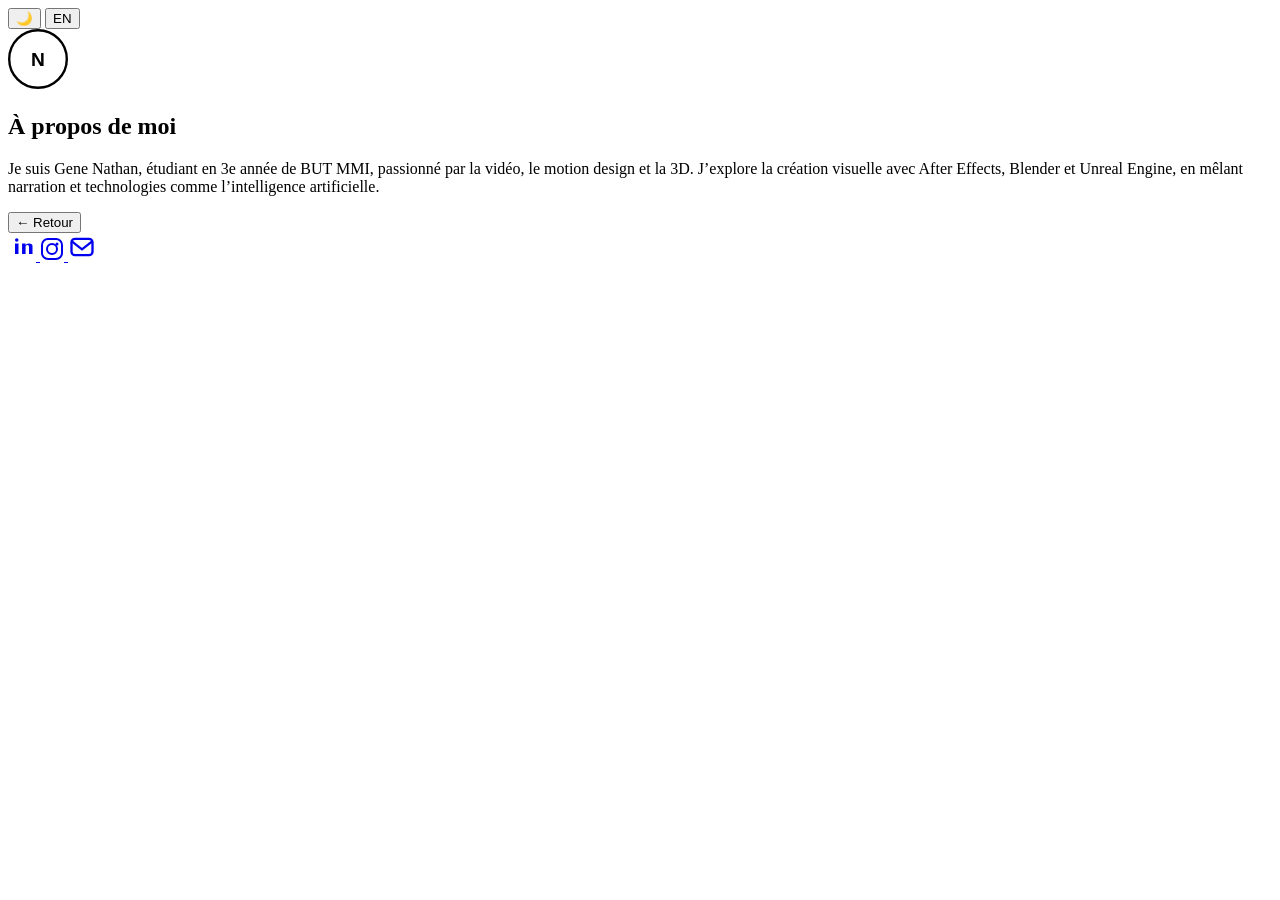
==== about.html @ b5f8153a "Add files via upload" ====
<!DOCTYPE html>
<html lang="fr">
<head>
  <meta charset="UTF-8">
  <title data-fr="À propos" data-en="About">À propos</title>
  <meta name="viewport" content="width=device-width, initial-scale=1">
  <link rel="stylesheet" href="../css/style.css">
  <link rel="manifest" href="manifest.json">
  <meta name="theme-color" content="#111111">
</head>
<body>
  <div class="custom-cursor"></div>
  <div class="container">
    <div class="top-actions-split">
      <button id="themeSwitch" class="theme-switch" aria-label="Basculer le mode sombre" tabindex="0" data-fr="🌙" data-en="🌙">🌙</button>
      <button id="langSwitch" class="lang-switch" aria-label="Switch to English" tabindex="0" data-fr="EN" data-en="FR">EN</button>
    </div>
    <div class="logo">
      <svg width="60" height="60" viewBox="0 0 100 100" fill="none">
        <circle cx="50" cy="50" r="48" stroke="currentColor" stroke-width="4"/>
        <text x="50%" y="54%" dominant-baseline="middle" text-anchor="middle" font-size="32" fill="currentColor" font-family="Arial" font-weight="bold">N</text>
      </svg>
    </div>
    <h2 data-fr="À propos de moi" data-en="About Me">À propos de moi</h2>
    <p 
      data-fr="Je suis Gene Nathan, étudiant en 3e année de BUT MMI, passionné par la vidéo, le motion design et la 3D. J’explore la création visuelle avec After Effects, Blender et Unreal Engine, en mêlant narration et technologies comme l’intelligence artificielle."
      data-en="I am Gene Nathan, a 3rd-year student in the Multimedia and Internet Professions program (BUT MMI), passionate about video, motion design, and 3D. I explore visual creation with After Effects, Blender, and Unreal Engine, blending storytelling and technologies such as artificial intelligence."
    >
      Je suis Gene Nathan, étudiant en 3e année de BUT MMI, passionné par la vidéo, le motion design et la 3D. J’explore la création visuelle avec After Effects, Blender et Unreal Engine, en mêlant narration et technologies comme l’intelligence artificielle.
    </p>
    <div class="btn-group">
      <button onclick="window.history.back()" tabindex="0" data-fr="← Retour" data-en="← Back">← Retour</button>
    </div>
    <div class="socials">
      <a href="https://linkedin.com/" class="social-link" target="_blank" aria-label="LinkedIn">
        <svg xmlns="http://www.w3.org/2000/svg" width="28" height="28" viewBox="0 0 32 32" fill="none">
          <path d="M8 12h4v12H8V12zm2-6a2 2 0 100 4 2 2 0 000-4zm6 6h4v2h.02c.55-1.04 1.89-2 3.98-2C26.88 12 28 13.06 28 15.28V24h-4v-7.24c0-1.31-.02-3-1.82-3-1.82 0-2.1 1.42-2.1 2.89V24h-4V12z" fill="currentColor"/>
        </svg>
      </a>
      <a href="https://instagram.com/" class="social-link" target="_blank" aria-label="Instagram">
        <svg xmlns="http://www.w3.org/2000/svg" width="24" height="24" viewBox="0 0 24 24" fill="none">
          <rect x="2" y="2" width="20" height="20" rx="6" stroke="currentColor" stroke-width="2"/>
          <circle cx="12" cy="12" r="5" stroke="currentColor" stroke-width="2"/>
          <circle cx="17" cy="7" r="1.5" fill="currentColor"/>
        </svg>
      </a>
      <a href="mailto:natgene1950@gmail.com" class="social-link" aria-label="Email">
        <svg xmlns="http://www.w3.org/2000/svg" width="28" height="28" viewBox="0 0 24 24" fill="none">
          <rect x="3" y="5" width="18" height="14" rx="3" stroke="currentColor" stroke-width="2"/>
          <path d="M3 7l9 7l9-7" stroke="currentColor" stroke-width="2" fill="none"/>
        </svg>
      </a>
    </div>
  </div>
  <script src="../js/script.js"></script>
  <audio id="sound" src="https://cdn.pixabay.com/audio/2022/03/15/audio_11fcf7a5e3.mp3"></audio>
</body>
</html>
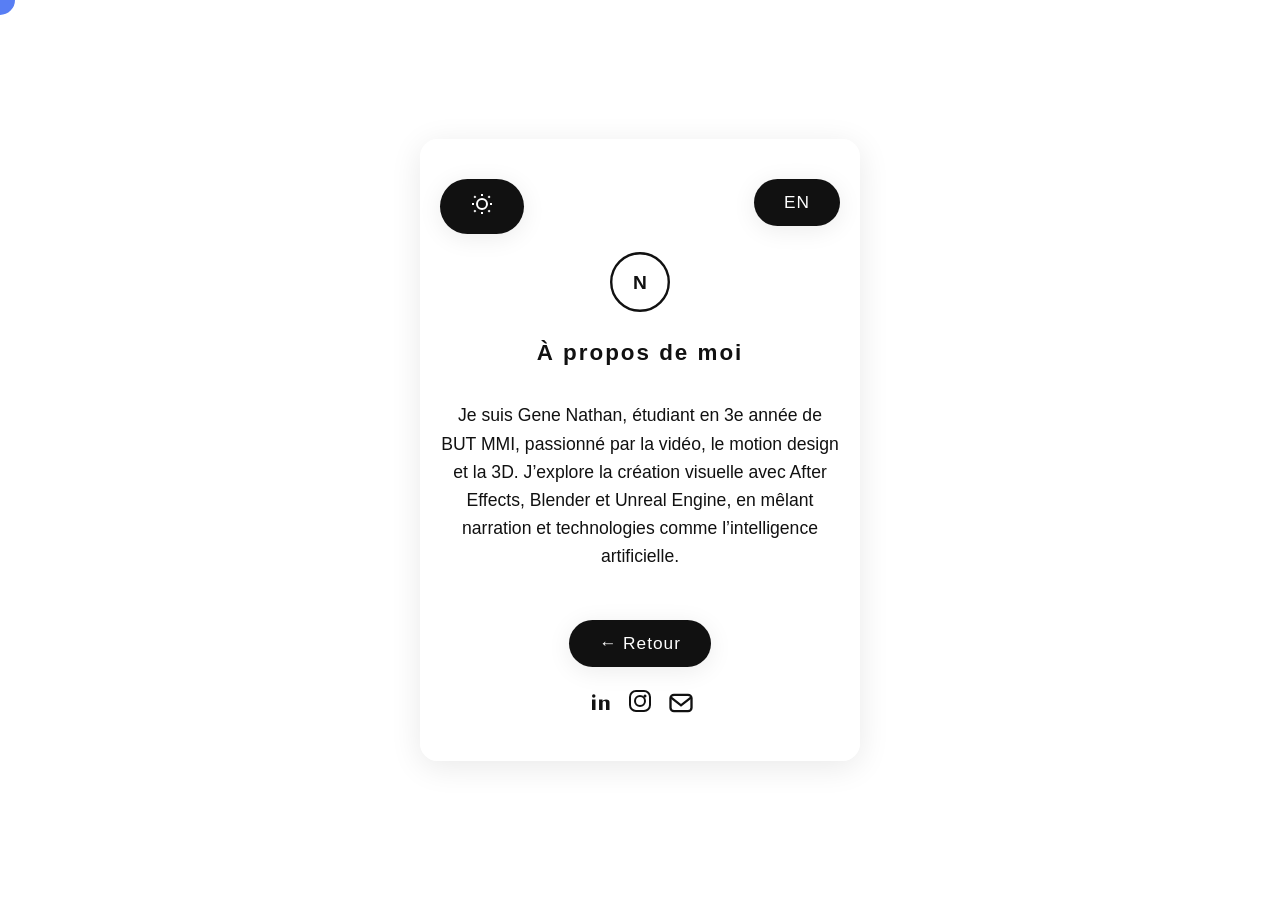
==== commit 3819f32d: "Update about.html" ====
--- a/about.html
+++ b/about.html
@@ -4,7 +4,7 @@
   <meta charset="UTF-8">
   <title data-fr="À propos" data-en="About">À propos</title>
   <meta name="viewport" content="width=device-width, initial-scale=1">
-  <link rel="stylesheet" href="../css/style.css">
+  <link rel="stylesheet" href="style.css">
   <link rel="manifest" href="manifest.json">
   <meta name="theme-color" content="#111111">
 </head>
@@ -12,7 +12,7 @@
   <div class="custom-cursor"></div>
   <div class="container">
     <div class="top-actions-split">
-      <button id="themeSwitch" class="theme-switch" aria-label="Basculer le mode sombre" tabindex="0" data-fr="🌙" data-en="🌙">🌙</button>
+      <button id="themeSwitch" class="theme-switch" aria-label="Basculer le mode sombre" tabindex="0"></button>
       <button id="langSwitch" class="lang-switch" aria-label="Switch to English" tabindex="0" data-fr="EN" data-en="FR">EN</button>
     </div>
     <div class="logo">
@@ -52,7 +52,7 @@
       </a>
     </div>
   </div>
-  <script src="../js/script.js"></script>
+  <script src="script.js"></script>
   <audio id="sound" src="https://cdn.pixabay.com/audio/2022/03/15/audio_11fcf7a5e3.mp3"></audio>
 </body>
 </html>
--- a/style.css
+++ b/style.css
@@ -0,0 +1,384 @@
+body {
+  cursor: none; /* masque le curseur natif */
+}
+.custom-cursor {
+  position: fixed;
+  top: 0; left: 0;
+  width: 26px; height: 26px;
+  border-radius: 50%;
+  background: var(--accent, #587ef4);         /* Plein par défaut */
+  border: 2px solid var(--accent, #587ef4);
+  pointer-events: none;
+  transform: translate(-50%, -50%);
+  transition: background 0.18s, border-color 0.16s;
+  z-index: 10000;
+}
+.custom-cursor.is-hovering {
+  background: transparent;                    /* Vide au hover */
+  border: 2px solid var(--accent, #587ef4);
+}
+
+/* Apparence "vide" (juste bordure) */
+.custom-cursor.is-hovering {
+  background: transparent; /* Plus de fond ! */
+  border: 2px solid var(--accent, #587ef4);
+}
+
+.logoImg {
+  width: 60px;
+  height: 60px;
+  object-fit: cover;
+  border-radius: 50%; /* Cercle parfait */
+  box-shadow: 0 2px 8px rgba(0,0,0,0.06); /* optionnel : petite ombre douce */
+  background: #fff; /* optionnel : pour éviter le contour noir si le logo n'est pas carré */
+}
+
+.top-actions-split {
+  display: flex;
+  justify-content: space-between;  /* Un à gauche, un à droite */
+  align-items: flex-start;
+  width: 100%;
+  margin-bottom: 18px;             /* Espace sous les boutons */
+}
+
+.theme-switch, .lang-switch {
+  background: var(--btn-bg);
+  color: var(--btn-text);
+  border: none;
+  padding: 7px 17px;
+  border-radius: 20px;
+  min-width: 44px;
+  font-size: 1.15rem;
+  margin: 0;
+  box-shadow: 0 2px 8px rgba(0,0,0,0.04);
+  transition: background 0.18s, color 0.16s, transform 0.13s;
+  cursor: pointer;
+}
+
+/* Responsive pour mobile/tablette */
+@media (max-width: 600px) {
+  .top-actions-split {
+    margin-bottom: 10px;
+  }
+  .theme-switch, .lang-switch {
+    font-size: 1rem;
+    padding: 6px 12px;
+    min-width: 36px;
+  }
+}
+
+:root {
+  --bg: #fff;
+  --text: #111;
+  --btn-bg: #111;
+  --btn-text: #fff;
+  --accent: #587ef4;
+  --focus: #587ef4;
+}
+
+body.dark {
+  --bg: #111;
+  --text: #fff;
+  --btn-bg: #fff;
+  --btn-text: #111;
+}
+
+body, .container {
+  background: var(--bg);
+  color: var(--text);
+}
+
+body {
+  font-family: 'Inter', Arial, sans-serif;
+  min-height: 100vh;
+  margin: 0;
+  display: flex;
+  align-items: center;
+  justify-content: center;
+}
+
+.container {
+  display: flex;
+  flex-direction: column;
+  align-items: center;
+  animation: fadeIn 1.5s;
+  width: 90vw;
+  max-width: 400px;
+  text-align: center;
+  border-radius: 18px;
+  box-shadow: 0 6px 32px rgba(0,0,0,0.09);
+  padding: 40px 20px;
+  margin: 20px 0;
+  background: rgba(255,255,255,0.96);
+}
+
+body.dark .container {
+  background: rgba(30,30,30,0.98);
+  box-shadow: 0 6px 32px rgba(0,0,0,0.18);
+}
+
+@keyframes fadeIn {
+  from { opacity: 0; transform: translateY(25px);}
+  to { opacity: 1; transform: translateY(0);}
+}
+.floating-burger-menu {
+  display: flex;
+  flex-direction: column;
+  align-items: center;
+  position: relative;
+  margin-bottom: 22px;
+}
+.burger-main {
+  background: var(--btn-bg);
+  border: none;
+  border-radius: 50%;
+  width: 40px;
+  height: 40px;
+  display: flex;
+  align-items: center;
+  justify-content: center;
+  box-shadow: 0 2px 8px rgba(0,0,0,0.07);
+  cursor: pointer;
+  transition: background 0.16s, transform 0.19s cubic-bezier(.7,-0.24,.29,1.36);
+  color: var(--btn-text);
+  margin-bottom: 8px;
+  outline: none;
+  font-size: 1.1rem;
+  padding: 0;
+  z-index: 10;
+}
+.burger-main svg { display: block; }
+.floating-burger-menu.open .burger-main {
+  /* Monte le bouton */
+  transform: translateY(-28px) scale(1.07);
+  box-shadow: 0 12px 32px rgba(60,90,180,0.14);
+}
+.burger-main:focus {
+  outline: 2px solid var(--focus);
+  outline-offset: 2px;
+  box-shadow: 0 0 0 3px rgba(88,126,244,0.13);
+  background: var(--accent);
+  color: #fff;
+}
+.burger-main:active {
+  background: var(--accent);
+  color: #fff;
+}
+
+.burger-links {
+  display: flex;
+  flex-direction: column;
+  align-items: center;
+  pointer-events: none;
+  user-select: none;
+  margin-top: -8px; /* pour qu’ils apparaissent plus proches après l’anim */
+}
+.burger-link {
+  opacity: 0;
+  transform: translateY(-22px) scale(0.93);
+  pointer-events: none;
+  background: var(--btn-bg);
+  color: var(--btn-text);
+  border: none;
+  border-radius: 18px;
+  padding: 10px 32px;
+  font-size: 1.08rem;
+  font-weight: 500;
+  margin: 7px 0 0 0;
+  box-shadow: 0 4px 20px rgba(0,0,0,0.07);
+  transition:
+    opacity 0.22s cubic-bezier(.63,-0.19,.32,1.22),
+    transform 0.20s cubic-bezier(.63,-0.19,.32,1.22),
+    background 0.17s, color 0.15s;
+}
+/* Apparition "stagger" */
+.floating-burger-menu.open .burger-link {
+  pointer-events: auto;
+}
+.floating-burger-menu.open .burger-link:nth-child(1) {
+  opacity: 1; transform: translateY(0) scale(1); transition-delay: 0.11s;
+}
+.floating-burger-menu.open .burger-link:nth-child(2) {
+  opacity: 1; transform: translateY(0) scale(1); transition-delay: 0.22s;
+}
+.floating-burger-menu.open .burger-link:nth-child(3) {
+  opacity: 1; transform: translateY(0) scale(1); transition-delay: 0.33s;
+}
+.burger-link:focus, .burger-link:focus-visible {
+  outline: 2px solid var(--accent);
+  background: var(--btn-bg);
+  color: var(--btn-text);
+}
+.burger-link:hover {
+  background: var(--accent);
+  color: #fff;
+}
+
+.burger-link:active {
+  background: var(--accent);
+  color: #fff;
+  outline: 2px solid var(--focus);
+}
+.burger-row {
+  display: flex;
+  justify-content: center;    /* centre horizontalement */
+  align-items: center;        /* centre verticalement si tu veux toute la hauteur, sinon inutile */
+  width: 100%;
+  margin: 22px 0 18px 0;      /* espace avec le reste, ajuste selon tes goûts */
+}
+
+.floating-burger-menu {
+  display: flex;
+  flex-direction: column;
+  align-items: center;
+  position: relative;
+}
+
+@media (max-width:600px) {
+  .floating-burger-menu { margin-bottom: 10px;}
+  .burger-main { width: 48px; height: 48px; font-size: 1.2rem;}
+  .burger-link { padding: 8px 14px; font-size: 1rem;}
+}
+
+.logo {
+  margin-bottom: 24px;
+}
+
+h1, h2 {
+  font-size: 2rem;
+  font-weight: 700;
+  letter-spacing: 2px;
+  margin-bottom: 18px;
+  margin-top: 0;
+}
+h2 { font-size: 1.4rem; }
+
+p {
+  font-size: 1.1rem;
+  line-height: 1.6;
+  margin-bottom: 22px;
+}
+
+.btn-group {
+  display: flex;
+  gap: 18px;
+  margin-top: 28px;
+  flex-wrap: wrap;
+  justify-content: center;
+}
+
+button, .theme-switch, .lang-switch {
+  background: var(--btn-bg);
+  color: var(--btn-text);
+  border: none;
+  padding: 13px 30px;
+  border-radius: 32px;
+  font-size: 1.08rem;
+  font-weight: 500;
+  letter-spacing: 1px;
+  cursor: pointer;
+  box-shadow: 0 4px 24px rgba(0,0,0,0.08);
+  transition: transform 0.18s, background 0.17s, box-shadow 0.17s;
+  outline: none;
+  margin: 0 0 0 0;
+  opacity: 1;
+  margin-bottom: 0;
+}
+button:focus, .theme-switch:focus, .lang-switch:focus, input:focus, textarea:focus {
+  outline: 2px solid var(--focus);
+  outline-offset: 3px;
+  box-shadow: 0 0 0 3px rgba(88,126,244,0.16);
+}
+button:hover, .theme-switch:hover, .lang-switch:hover {
+  background: var(--accent);
+  color: #fff;
+  transform: scale(1.07);
+  box-shadow: 0 6px 24px rgba(0,0,0,0.08);
+}
+
+@media (max-width: 600px) {
+  .container { padding: 25px 7px; }
+  h1 { font-size: 1.15rem;}
+  h2 { font-size: 1rem;}
+  button, .theme-switch, .lang-switch { padding: 10px 12px; font-size: 1rem;}
+  .btn-group { flex-direction: column; gap: 12px;}
+}
+
+/* Réseaux sociaux */
+.socials {
+  margin-top: 22px;
+  display: flex;
+  gap: 15px;
+  justify-content: center;
+}
+
+.socials a img {
+  filter: grayscale(1) contrast(1.2);
+  opacity: 0.85;
+  transition: filter 0.22s, opacity 0.19s;
+}
+.socials a:hover img, .socials a:focus img {
+  filter: none;
+  opacity: 1;
+}
+
+/* Contact form */
+.contact-form {
+  display: flex;
+  flex-direction: column;
+  gap: 14px;
+  margin-bottom: 16px;
+}
+.contact-form label {
+  display: flex;
+  flex-direction: column;
+  align-items: flex-start;
+  font-size: 1rem;
+  color: var(--text);
+}
+.contact-form input, .contact-form textarea {
+  width: 100%;
+  margin-top: 3px;
+  border: 1px solid #ccc;
+  border-radius: 7px;
+  padding: 7px 11px;
+  font-size: 1rem;
+  color: var(--text);
+  background: var(--bg);
+  transition: border 0.2s;
+}
+body.dark .contact-form input, body.dark .contact-form textarea {
+  border: 1px solid #444;
+}
+.contact-form input:focus, .contact-form textarea:focus {
+  border: 1.5px solid var(--accent);
+}
+
+/* Pour accessibilité : rendre visible le focus clavier */
+a:focus, button:focus, input:focus, textarea:focus {
+  outline: 2px solid var(--focus);
+  outline-offset: 2px;
+}
+.social-link svg {
+  color: var(--text); /* suit ton thème */
+  transition: color 0.17s;
+}
+.social-link:hover svg,
+.social-link:focus svg {
+  color: var(--accent, #587ef4);
+}
+body.dark .social-link svg {
+  color: #fff;
+}
+
+.social-link svg {
+  color: var(--text); /* Suivant ton thème */
+  transition: color 0.18s;
+}
+.social-link:hover svg,
+.social-link:focus svg {
+  color: var(--accent, #587ef4);
+}
+body.dark .social-link svg {
+  color: #fff;
+}
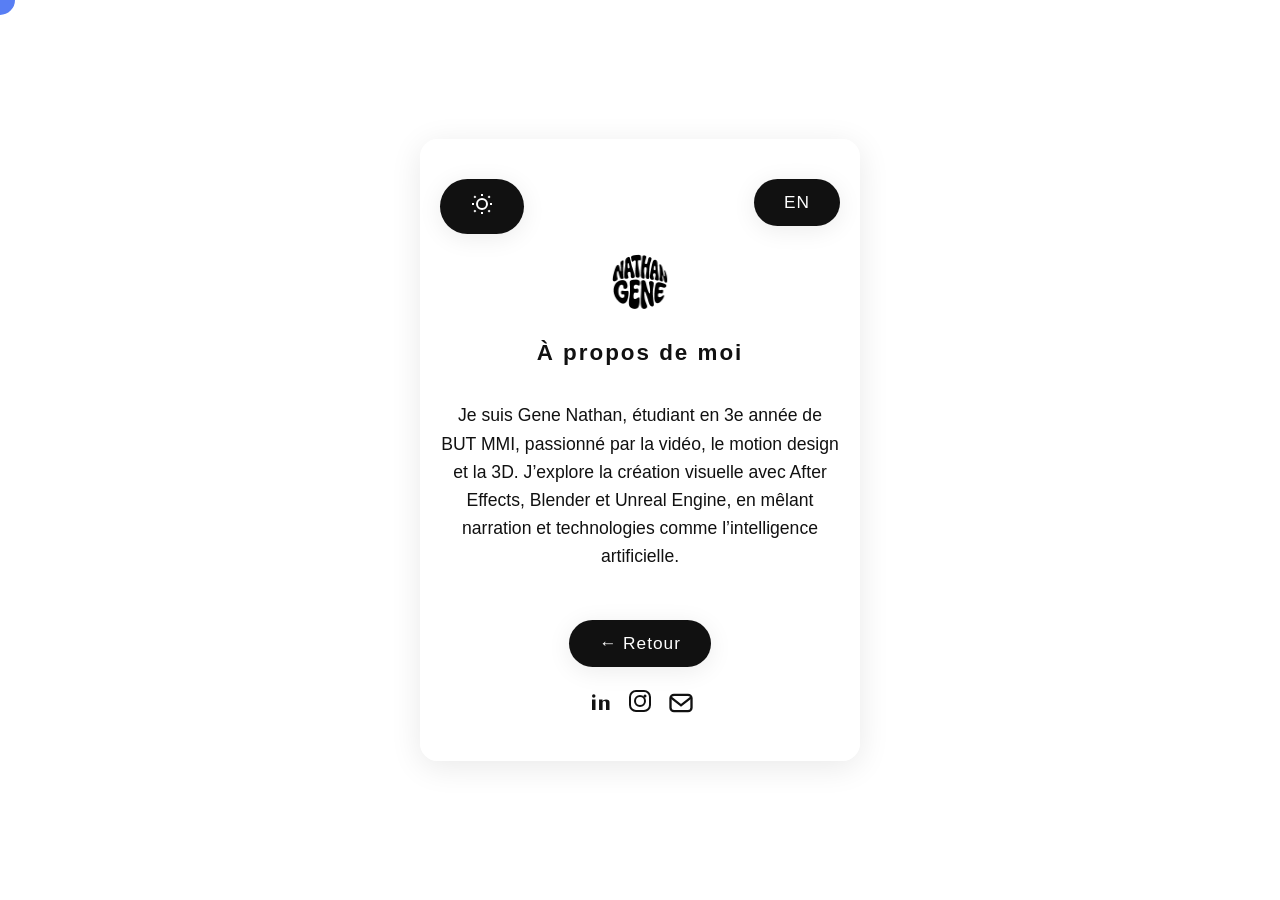
==== commit 6a8f3736: "Update about.html" ====
--- a/about.html
+++ b/about.html
@@ -15,11 +15,8 @@
       <button id="themeSwitch" class="theme-switch" aria-label="Basculer le mode sombre" tabindex="0"></button>
       <button id="langSwitch" class="lang-switch" aria-label="Switch to English" tabindex="0" data-fr="EN" data-en="FR">EN</button>
     </div>
-    <div class="logo">
-      <svg width="60" height="60" viewBox="0 0 100 100" fill="none">
-        <circle cx="50" cy="50" r="48" stroke="currentColor" stroke-width="4"/>
-        <text x="50%" y="54%" dominant-baseline="middle" text-anchor="middle" font-size="32" fill="currentColor" font-family="Arial" font-weight="bold">N</text>
-      </svg>
+     <div class="logo">
+      <img id="logoImg" src="../img/logo-light.png" alt="Logo Nathan Gene" width="60" height="60">
     </div>
     <h2 data-fr="À propos de moi" data-en="About Me">À propos de moi</h2>
     <p 
